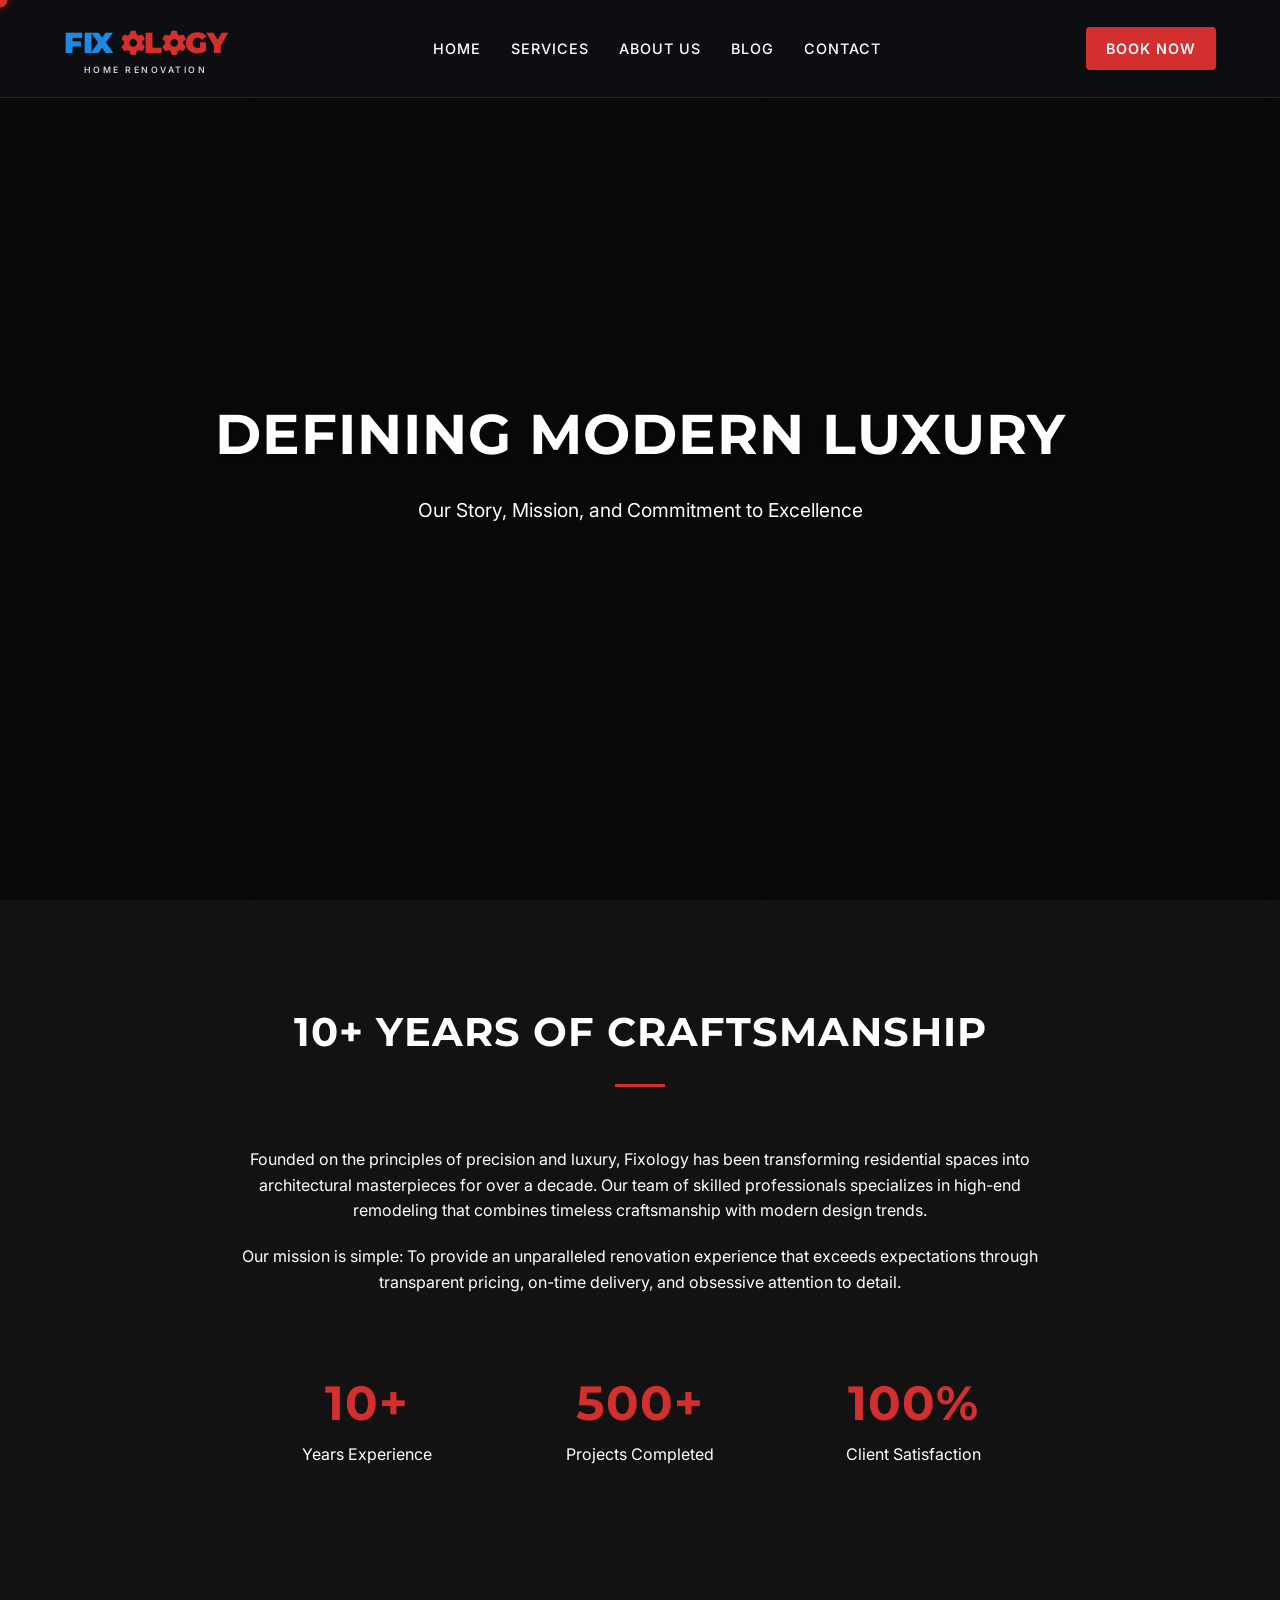
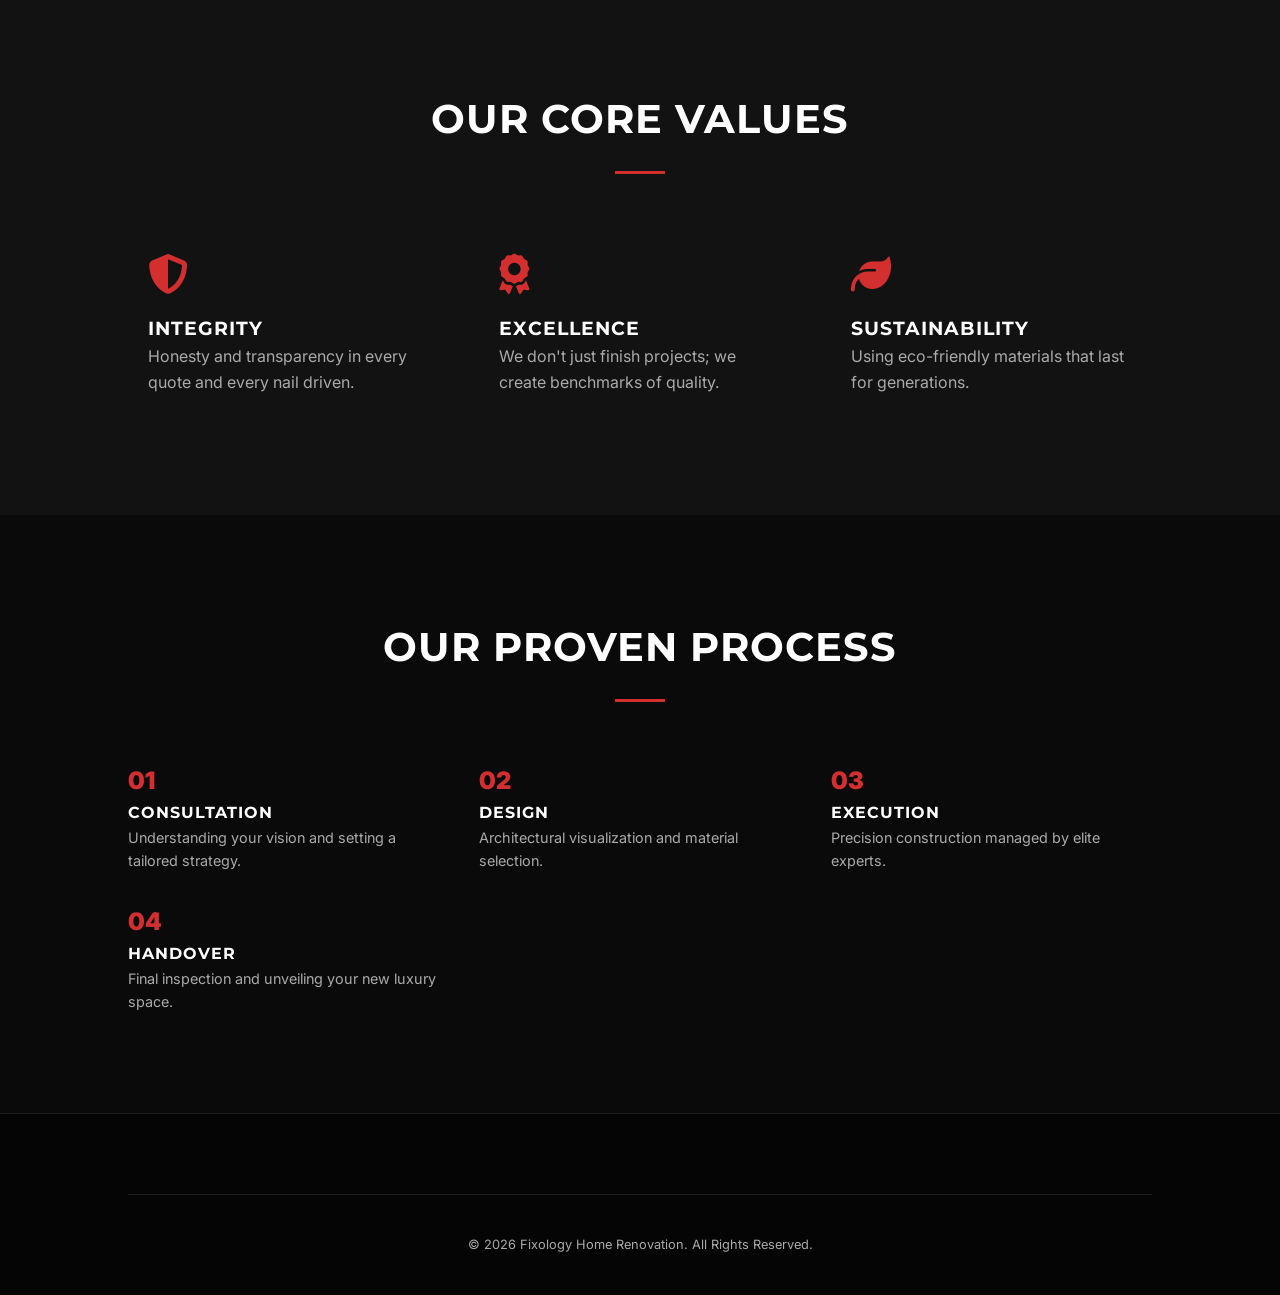
==== about.html @ 34fecfed "Add files via upload" ====
<!DOCTYPE html>
<html lang="en">

<head>
    <meta charset="UTF-8">
    <meta name="viewport" content="width=device-width, initial-scale=1.0">
    <title>About Us | Fixology Home Renovation</title>
    <link rel="stylesheet" href="style.css">
    <link
        href="https://fonts.googleapis.com/css2?family=Inter:wght@400;500;600&family=Montserrat:wght@700;900&display=swap"
        rel="stylesheet">
    <link rel="stylesheet" href="https://cdnjs.cloudflare.com/ajax/libs/font-awesome/6.4.0/css/all.min.css">
</head>

<body>
    <div id="custom-cursor"></div>
    <header>
        <div class="logo">
            <div class="logo-text">
                <span class="fix-part">FIX</span><span class="ology-part"><i class="fas fa-cog fa-spin-slow"></i>L<i
                        class="fas fa-cog fa-spin-slow"></i>GY</span>
            </div>
            <div class="tagline">Home Renovation</div>
        </div>
        <nav>
            <ul>
                <li><a href="index.html">Home</a></li>
                <li><a href="services.html">Services</a></li>
                <li><a href="about.html">About Us</a></li>
                <li><a href="blog.html">Blog</a></li>
                <li><a href="contact.html">Contact</a></li>
            </ul>
        </nav>
        <a href="contact.html" class="btn btn-primary" style="padding: 10px 20px;">Book Now</a>
    </header>

    <main>
        <section class="hero"
            style="height: 70vh; background: linear-gradient(rgba(0,0,0,0.3), rgba(0,0,0,0.3)), url('https://images.unsplash.com/photo-1497366216548-37526070297c?auto=format&fit=crop&w=1920&q=80');">
            <h1 class="reveal-up">Defining Modern Luxury</h1>
            <p class="reveal-up delay-1">Our Story, Mission, and Commitment to Excellence</p>
        </section>

        <section class="about-story">
            <div class="section-title reveal-up">
                <h2>10+ Years of Craftsmanship</h2>
                <div class="underline"></div>
            </div>
            <div style="max-width: 800px; margin: 0 auto; text-align: center;">
                <p class="reveal-up delay-1" style="margin-bottom: 20px;">Founded on the principles of precision and
                    luxury, Fixology has been
                    transforming residential spaces into architectural masterpieces for over a decade. Our team of
                    skilled professionals specializes in high-end remodeling that combines timeless craftsmanship with
                    modern design trends.</p>
                <p class="reveal-up delay-2" style="margin-bottom: 40px;">Our mission is simple: To provide an
                    unparalleled renovation experience
                    that exceeds expectations through transparent pricing, on-time delivery, and obsessive attention to
                    detail.</p>

                <div class="stats-grid" style="margin-top: 50px;">
                    <div class="stat-card reveal-up delay-3">
                        <h3 style="font-size: 3rem; color: var(--primary-red);">10+</h3>
                        <p>Years Experience</p>
                    </div>
                    <div class="stat-card reveal-up delay-4">
                        <h3 style="font-size: 3rem; color: var(--primary-red);">500+</h3>
                        <p>Projects Completed</p>
                    </div>
                    <div class="stat-card reveal-up delay-5">
                        <h3 style="font-size: 3rem; color: var(--primary-red);">100%</h3>
                        <p>Client Satisfaction</p>
                    </div>
                </div>
            </div>
        </section>

        <!-- Our Values -->
        <section class="why-choose" style="background-color: var(--bg-dark);">
            <div class="section-title reveal-up">
                <h2>Our Core Values</h2>
                <div class="underline"></div>
            </div>
            <div class="services-grid">
                <div class="stat-card reveal-on-scroll">
                    <i class="fas fa-shield-alt"
                        style="font-size: 2.5rem; color: var(--primary-red); margin-bottom: 20px;"></i>
                    <h3>Integrity</h3>
                    <p style="color: var(--text-muted);">Honesty and transparency in every quote and every nail driven.
                    </p>
                </div>
                <div class="stat-card reveal-on-scroll">
                    <i class="fas fa-award"
                        style="font-size: 2.5rem; color: var(--primary-red); margin-bottom: 20px;"></i>
                    <h3>Excellence</h3>
                    <p style="color: var(--text-muted);">We don't just finish projects; we create benchmarks of quality.
                    </p>
                </div>
                <div class="stat-card reveal-on-scroll">
                    <i class="fas fa-leaf"
                        style="font-size: 2.5rem; color: var(--primary-red); margin-bottom: 20px;"></i>
                    <h3>Sustainability</h3>
                    <p style="color: var(--text-muted);">Using eco-friendly materials that last for generations.</p>
                </div>
            </div>
        </section>

        <!-- Our Process -->
        <section class="portfolio" style="background-color: var(--bg-darker);">
            <div class="section-title reveal-up">
                <h2>Our Proven Process</h2>
                <div class="underline"></div>
            </div>
            <div class="services-grid">
                <div class="feature reveal-on-scroll">
                    <span style="font-size: 1.5rem; font-weight: 900; color: var(--primary-red);">01</span>
                    <h4>Consultation</h4>
                    <p style="color: var(--text-muted); font-size: 0.9rem;">Understanding your vision and setting a
                        tailored strategy.</p>
                </div>
                <div class="feature reveal-on-scroll">
                    <span style="font-size: 1.5rem; font-weight: 900; color: var(--primary-red);">02</span>
                    <h4>Design</h4>
                    <p style="color: var(--text-muted); font-size: 0.9rem;">Architectural visualization and material
                        selection.</p>
                </div>
                <div class="feature reveal-on-scroll">
                    <span style="font-size: 1.5rem; font-weight: 900; color: var(--primary-red);">03</span>
                    <h4>Execution</h4>
                    <p style="color: var(--text-muted); font-size: 0.9rem;">Precision construction managed by elite
                        experts.</p>
                </div>
                <div class="feature reveal-on-scroll">
                    <span style="font-size: 1.5rem; font-weight: 900; color: var(--primary-red);">04</span>
                    <h4>Handover</h4>
                    <p style="color: var(--text-muted); font-size: 0.9rem;">Final inspection and unveiling your new
                        luxury space.</p>
                </div>
            </div>
        </section>
    </main>


    <footer>
        <div class="footer-bottom">
            <p>&copy; 2026 Fixology Home Renovation. All Rights Reserved.</p>
        </div>
    </footer>
    <script src="script.js"></script>
</body>

</html>
---- style.css ----
:root {
    --primary-red: #D32F2F;
    --primary-blue: #1E88E5;
    --bg-dark: #121212;
    --bg-darker: #0a0a0a;
    --text-light: #ffffff;
    --text-muted: #aaaaaa;
    --glass: rgba(255, 255, 255, 0.05);
    --glass-border: rgba(255, 255, 255, 0.1);
    --transition: all 0.3s ease;
    --shadow-premium: 0 10px 30px rgba(0, 0, 0, 0.5);
    --shadow-glow: 0 0 20px rgba(211, 47, 47, 0.3);
}

* {
    margin: 0;
    padding: 0;
    box-sizing: border-box;
    cursor: none !important;
}

html {
    scroll-behavior: smooth;
}

/* --- Hero Slider --- */
.hero {
    position: relative;
    overflow: hidden;
}

.hero-slider {
    position: absolute;
    top: 0;
    left: 0;
    width: 100%;
    height: 100%;
    z-index: -1;
}

.slide {
    position: absolute;
    top: 0;
    left: 0;
    width: 100%;
    height: 100%;
    background-size: cover;
    background-position: center;
    opacity: 0;
    transition: opacity 1s ease-in-out;
}

.slide.active {
    opacity: 1;
}

.hero::after {
    content: '';
    position: absolute;
    top: 0;
    left: 0;
    width: 100%;
    height: 100%;
    background: rgba(0, 0, 0, 0.3);
    z-index: -1;
}

.portfolio,
.services-overview,
.why-choose {
    background-color: var(--bg-section);
}

.zigzag-row:nth-child(even) {
    background-color: var(--bg-body);
}

.zigzag-row:nth-child(odd) {
    background-color: var(--bg-section);
}

body {
    background-color: var(--bg-dark);
    color: var(--text-light);
    font-family: 'Inter', sans-serif;
    line-height: 1.6;
    overflow-x: hidden;
}

h1,
h2,
h3,
h4 {
    font-family: 'Montserrat', sans-serif;
    font-weight: 700;
    text-transform: uppercase;
    letter-spacing: 1px;
}

a {
    text-decoration: none;
    color: inherit;
    transition: var(--transition);
}

ul {
    list-style: none;
}

/* --- Custom Cursor --- */
#custom-cursor {
    width: 15px;
    height: 15px;
    background: var(--primary-red);
    border-radius: 50%;
    position: fixed;
    pointer-events: none;
    z-index: 9999;
    transition: transform 0.1s ease-out;
    transform: translate(-50%, -50%);
    box-shadow: 0 0 10px rgba(211, 47, 47, 0.5);
}

.cursor-hover #custom-cursor {
    transform: translate(-50%, -50%) scale(2.5);
    background: var(--primary-red);
    opacity: 0.5;
}

/* --- Header & Navigation --- */
header {
    position: fixed;
    top: 0;
    width: 100%;
    padding: 20px 5%;
    display: flex;
    justify-content: space-between;
    align-items: center;
    z-index: 1000;
    background: rgba(18, 18, 18, 0.8);
    backdrop-filter: blur(10px);
    border-bottom: 1px solid var(--glass-border);
}

.logo {
    text-decoration: none;
    display: flex;
    flex-direction: column;
    align-items: flex-start;
    gap: 0;
}

.logo-text {
    display: inline-flex;
    align-items: center;
    gap: 0;
    font-size: 1.8rem;
    font-weight: 900;
}

img {
    transition: transform 0.4s cubic-bezier(0.4, 0, 0.2, 1), box-shadow 0.4s ease, filter 0.4s ease;
}

img:hover {
    transform: scale(1.05);
    box-shadow: 0 10px 30px rgba(0, 0, 0, 0.5);
    filter: brightness(1.1);
}

.logo-text span {
    display: inline-flex;
    align-items: center;
    gap: 0;
    font-weight: 900;
    font-family: 'Montserrat', sans-serif;
    letter-spacing: -0.5px;
}

.logo .fix-part {
    color: var(--primary-blue);
    margin-right: 8px;
    /* Added spacing after FIX */
}

.logo .ology-part {
    color: var(--primary-red);
    display: inline-flex;
    align-items: center;
}

/* Perfectly Vertical Screwdriver */
.logo .fa-screwdriver {
    transform: rotate(-45deg);
    font-size: 0.85em;
    margin: 0;
}

.logo .tagline {
    color: #ffffff;
    font-size: 0.55rem;
    letter-spacing: 2.5px;
    text-transform: uppercase;
    font-weight: 500;
    margin-top: -3px;
    width: 100%;
    text-align: center;
    opacity: 0.9;
}

/* X icon slight adjustment */
.logo .fa-tools {
    font-size: 0.85em;
}

.logo i {
    font-size: 0.85em;
}

.fa-spin-slow {
    animation: fa-spin 4s linear infinite;
}

@keyframes fa-spin {
    from {
        transform: rotate(0deg);
    }

    to {
        transform: rotate(360deg);
    }
}

nav ul {
    display: flex;
    gap: 30px;
}

nav ul li a {
    font-size: 0.9rem;
    font-weight: 500;
    letter-spacing: 1px;
    text-transform: uppercase;
    position: relative;
    padding: 5px 0;
}

nav ul li a::after {
    content: '';
    position: absolute;
    bottom: -5px;
    left: 0;
    width: 0;
    height: 2px;
    background: var(--primary-red);
    transition: var(--transition);
}

nav ul li a:hover::after {
    width: 100%;
}

.hero {
    min-height: 100vh;
    display: flex;
    flex-direction: column;
    justify-content: center;
    align-items: center;
    text-align: center;
    background: linear-gradient(rgba(0, 0, 0, 0.3), rgba(0, 0, 0, 0.3)), url('https://images.unsplash.com/photo-1600585154340-be6161a56a0c?auto=format&fit=crop&w=1920&q=80');
    background-size: cover;
    background-position: center;
    padding: 160px 10% 80px;
    /* Increased top padding */
}

.hero h1,
.hero h2 {
    font-size: clamp(2rem, 5vw, 3.5rem);
    margin-bottom: 30px;
    line-height: 1.1;
    color: var(--white);
    text-shadow: 0 4px 10px rgba(0, 0, 0, 0.5);
}

.hero p {
    font-size: 1.2rem;
    color: var(--text-light);
    max-width: 700px;
    margin: 0 auto 50px;
    text-shadow: 0 2px 5px rgba(0, 0, 0, 0.5);
}

/* --- Zigzag Layout --- */
.zigzag-container {
    display: flex;
    flex-direction: column;
    gap: 80px;
}

.zigzag-row {
    display: flex;
    align-items: center;
    gap: 50px;
}

.zigzag-row:nth-child(even) {
    flex-direction: row-reverse;
}

.zigzag-image {
    flex: 1;
    height: 400px;
    border-radius: 12px;
    overflow: hidden;
    box-shadow: 0 10px 30px rgba(0, 0, 0, 0.5);
}

.zigzag-image img {
    width: 100%;
    height: 100%;
    object-fit: cover;
    transition: var(--transition);
}

.zigzag-content {
    flex: 1;
}

.zigzag-content h3 {
    font-size: 2rem;
    margin-bottom: 20px;
    color: var(--white);
}

.zigzag-content p {
    color: var(--text-muted);
    font-size: 1.1rem;
    margin-bottom: 25px;
}

.cta-group {
    display: flex;
    gap: 20px;
}

.btn {
    padding: 15px 35px;
    font-weight: 600;
    text-transform: uppercase;
    letter-spacing: 1px;
    border-radius: 4px;
    transition: var(--transition);
    border: none;
    font-size: 0.9rem;
}

.btn-primary {
    background-color: var(--primary-red);
    color: white;
}

.btn-primary:hover {
    background-color: #b71c1c;
    transform: scale(1.05);
}

.btn-secondary {
    background: transparent;
    border: 2px solid var(--white);
    color: var(--white);
}

.btn-secondary:hover {
    background: var(--white);
    color: var(--bg-dark);
    transform: translateY(-5px);
}

/* --- Section Styling --- */
section {
    padding: 100px 10%;
}

.section-title {
    text-align: center;
    margin-bottom: 60px;
}

.section-title h2 {
    font-size: 2.5rem;
    margin-bottom: 10px;
}

.section-title .underline {
    width: 50px;
    height: 3px;
    background: var(--primary-red);
    margin: 20px auto;
}

/* --- Services Overview --- */
.services-grid {
    display: grid;
    grid-template-columns: repeat(auto-fit, minmax(300px, 1fr));
    gap: 30px;
}

.service-card {
    background: var(--glass);
    padding: 40px;
    border: 1px solid var(--glass-border);
    border-radius: 12px;
    transition: var(--transition);
    text-align: center;
}

.service-card:hover {
    transform: translateY(-15px);
    background: var(--bg-darker);
    border-color: var(--primary-blue);
    box-shadow: 0 20px 40px rgba(0, 0, 0, 0.5);
}

.service-card i {
    font-size: 3rem;
    color: var(--primary-blue);
    margin-bottom: 20px;
}

.service-card h3 {
    margin-bottom: 15px;
}

.service-card p {
    color: var(--text-muted);
    font-size: 0.95rem;
}

/* --- Portfolio --- */
.portfolio-grid {
    display: grid;
    grid-template-columns: repeat(auto-fit, minmax(350px, 1fr));
    gap: 20px;
}

.portfolio-item {
    position: relative;
    overflow: hidden;
    border-radius: 8px;
    height: 300px;
}

.portfolio-item img {
    width: 100%;
    height: 100%;
    object-fit: cover;
    transition: var(--transition);
}

.portfolio-overlay {
    position: absolute;
    top: 0;
    left: 0;
    width: 100%;
    height: 100%;
    background: rgba(0, 0, 0, 0.8);
    display: flex;
    flex-direction: column;
    justify-content: center;
    align-items: center;
    opacity: 0;
    transition: var(--transition);
    padding: 20px;
    text-align: center;
}

.portfolio-item:hover .portfolio-overlay {
    opacity: 1;
}

.portfolio-item:hover img {
    transform: scale(1.1);
}

/* --- Testimonials --- */
.testimonials-grid {
    display: grid;
    grid-template-columns: repeat(auto-fit, minmax(300px, 1fr));
    gap: 30px;
}

.testimonial-card {
    padding: 40px;
    background: linear-gradient(145deg, rgba(255, 255, 255, 0.05), rgba(255, 255, 255, 0.01));
    border: 1px solid var(--glass-border);
    border-radius: 15px;
    position: relative;
    transition: var(--transition);
}

.testimonial-card:hover {
    border-color: var(--primary-red);
    box-shadow: 0 10px 30px rgba(211, 47, 47, 0.1);
    transform: translateY(-5px);
}

.testimonial-card i.quote-icon {
    font-size: 2rem;
    color: var(--primary-red);
    opacity: 0.3;
    position: absolute;
    top: 20px;
    left: 20px;
}

.testimonial-card p {
    font-style: italic;
    margin-bottom: 25px;
    position: relative;
    z-index: 1;
    color: var(--text-light);
}

.testimonial-card .author {
    font-weight: 700;
    color: var(--primary-blue);
    font-size: 0.9rem;
    text-transform: uppercase;
    letter-spacing: 1px;
}

/* --- Final CTA --- */
.final-cta {
    padding: 120px 10%;
    background: linear-gradient(rgba(0, 0, 0, 0.7), rgba(0, 0, 0, 0.7)), url('https://images.unsplash.com/photo-1484154218962-a197022b5858?auto=format&fit=crop&w=1920&q=80') !important;
    background-size: cover !important;
    background-attachment: fixed !important;
    text-align: center;
}

.final-cta h2 {
    color: var(--white);
    font-size: 3rem;
    margin-bottom: 20px;
}

.final-cta p {
    color: var(--text-light);
    font-size: 1.3rem;
    margin-bottom: 40px;
}

/* --- Footer --- */
footer {
    padding: 80px 10% 40px;
    background: #050505;
    border-top: 1px solid var(--glass-border);
}

.footer-content {
    display: grid;
    grid-template-columns: repeat(auto-fit, minmax(200px, 1fr));
    gap: 50px;
    margin-bottom: 50px;
}

.footer-section h4 {
    margin-bottom: 20px;
    font-size: 1.1rem;
}

.footer-section p,
.footer-section li {
    color: var(--text-muted);
    margin-bottom: 10px;
    font-size: 0.9rem;
}

.footer-bottom {
    text-align: center;
    padding-top: 40px;
    border-top: 1px solid var(--glass-border);
    color: var(--text-muted);
    font-size: 0.8rem;
}

/* --- Reveal Animations --- */
.reveal-on-scroll,
.reveal-up {
    opacity: 0;
    transform: translateY(40px) scale(0.98);
    transition: opacity 0.8s cubic-bezier(0.22, 1, 0.36, 1),
        transform 0.8s cubic-bezier(0.22, 1, 0.36, 1);
    will-change: transform, opacity;
}

.reveal-on-scroll.is-visible,
.reveal-up.is-visible {
    opacity: 1;
    transform: translateY(0) scale(1);
}

/* Staggered Delay Utilities */
.delay-1 {
    transition-delay: 0.1s;
}

.delay-2 {
    transition-delay: 0.2s;
}

.delay-3 {
    transition-delay: 0.3s;
}

.delay-4 {
    transition-delay: 0.4s;
}

.delay-5 {
    transition-delay: 0.5s;
}

.delay-6 {
    transition-delay: 0.6s;
}

.delay-7 {
    transition-delay: 0.7s;
}

.delay-8 {
    transition-delay: 0.8s;
}

.delay-9 {
    transition-delay: 0.9s;
}

.delay-10 {
    transition-delay: 1.0s;
}

/* --- Stats Grid (About Page) --- */
.stats-grid {
    display: flex;
    justify-content: space-around;
    align-items: center;
    gap: 20px;
    flex-wrap: wrap;
}

.stat-card {
    flex: 1;
    min-width: 200px;
    padding: 20px;
}

/* Responsive adjustments */
@media (max-width: 768px) {
    header {
        padding: 15px 5%;
    }

    nav {
        display: none;
        /* Mobile menu needed */
    }

    .hero h1,
    .hero h2 {
        font-size: 2.2rem;
    }

    .cta-group {
        flex-direction: column;
        width: 100%;
    }

    .zigzag-row,
    .zigzag-row:nth-child(even) {
        flex-direction: column;
        gap: 30px;
    }

    .zigzag-image {
        height: 250px;
        width: 100%;
    }

    .zigzag-content h3 {
        font-size: 1.5rem;
    }
}

/* --- Trust Badges --- */
.trust-badges {
    padding: 40px 10%;
    background: var(--bg-darker);
    border-bottom: 1px solid var(--glass-border);
}

.badges-container {
    display: flex;
    justify-content: space-between;
    align-items: center;
    gap: 20px;
    flex-wrap: wrap;
    max-width: 1200px;
    margin: 0 auto;
}

.badge-item {
    display: flex;
    align-items: center;
    gap: 15px;
    flex: 1;
    min-width: 200px;
}

.badge-item i {
    font-size: 1.5rem;
    color: var(--primary-red);
}

.badge-text {
    font-size: 0.9rem;
    font-weight: 600;
    text-transform: uppercase;
    letter-spacing: 1px;
    color: var(--text-light);
}

.badge-divider {
    width: 1px;
    height: 30px;
    background: var(--glass-border);
}

@media (max-width: 768px) {
    .badge-divider {
        display: none;
    }
}

/* --- Project Process Timeline --- */
.timeline-section {
    background-color: var(--bg-dark);
}

.timeline-container {
    position: relative;
    max-width: 1000px;
    margin: 60px auto 0;
    padding: 20px 0;
}

.timeline-line {
    position: absolute;
    top: 50px;
    left: 10%;
    right: 10%;
    height: 2px;
    background: var(--glass-border);
    z-index: 1;
}

.timeline-progress {
    position: absolute;
    top: 0;
    left: 0;
    height: 100%;
    width: 0;
    background: var(--primary-red);
    transition: width 1.5s cubic-bezier(0.22, 1, 0.36, 1);
}

.timeline-steps {
    display: flex;
    justify-content: space-between;
    position: relative;
    z-index: 2;
}

.step {
    display: flex;
    flex-direction: column;
    align-items: center;
    text-align: center;
    width: 120px;
}

.step-icon {
    width: 60px;
    height: 60px;
    background: var(--bg-darker);
    border: 2px solid var(--glass-border);
    border-radius: 50%;
    display: flex;
    justify-content: center;
    align-items: center;
    font-size: 1.2rem;
    color: var(--text-muted);
    transition: var(--transition);
    margin-bottom: 20px;
}

.step.is-visible .step-icon {
    border-color: var(--primary-red);
    color: var(--primary-red);
    box-shadow: var(--shadow-glow);
}

.step h4 {
    font-size: 0.8rem;
    margin-bottom: 10px;
    color: var(--text-light);
}

.step p {
    font-size: 0.75rem;
    color: var(--text-muted);
}

/* --- Before & After Slider Card --- */
.transformation-card {
    background: var(--bg-darker);
    border: 1px solid var(--glass-border);
    border-radius: 20px;
    padding: 30px;
    margin-bottom: 60px;
    box-shadow: var(--shadow-premium);
    transition: var(--transition);
}

.transformation-card:hover {
    border-color: var(--primary-red);
    box-shadow: 0 20px 40px rgba(211, 47, 47, 0.1);
}

.comparison-slider {
    position: relative;
    width: 100%;
    max-width: 1000px;
    height: 600px;
    margin: 0 auto 30px;
    border-radius: 12px;
    overflow: hidden;
    box-shadow: 0 10px 30px rgba(0, 0, 0, 0.5);
    user-select: none;
}

.image-container {
    position: absolute;
    top: 0;
    left: 0;
    width: 100%;
    height: 100%;
}

.image-before,
.image-after {
    position: absolute;
    top: 0;
    left: 0;
    width: 100%;
    height: 100%;
    background-size: cover;
    background-position: center;
}

.image-before {
    z-index: 1;
}

.image-after {
    z-index: 2;
    clip-path: inset(0 0 0 50%);
}

.slider-handle {
    position: absolute;
    top: 0;
    left: 50%;
    bottom: 0;
    width: 2px;
    background: rgba(255, 255, 255, 0.8);
    z-index: 3;
    transform: translateX(-50%);
    cursor: ew-resize;
    box-shadow: 0 0 10px rgba(211, 47, 47, 0.5);
}

.slider-button {
    position: absolute;
    top: 50%;
    left: 50%;
    transform: translate(-50%, -50%);
    width: 44px;
    height: 44px;
    background: white;
    border: 2px solid var(--primary-red);
    border-radius: 50%;
    box-shadow: 0 0 20px rgba(211, 47, 47, 0.4);
    display: flex;
    justify-content: center;
    align-items: center;
    color: var(--primary-red);
    font-size: 1.2rem;
    transition: var(--transition);
}

.slider-handle:hover .slider-button {
    transform: translate(-50%, -50%) scale(1.1);
    background: var(--primary-red);
    color: white;
}

.slider-label {
    position: absolute;
    bottom: 20px;
    padding: 8px 15px;
    background: rgba(0, 0, 0, 0.6);
    color: white;
    font-size: 0.8rem;
    text-transform: uppercase;
    font-weight: 600;
    letter-spacing: 1px;
    border-radius: 4px;
    z-index: 4;
}

.label-before {
    left: 20px;
}

.label-after {
    right: 20px;
}

/* --- FAQ Accordion --- */
.faq-section {
    background-color: var(--bg-dark);
}

.faq-container {
    max-width: 800px;
    margin: 0 auto;
}

.faq-item {
    background: var(--glass);
    border: 1px solid var(--glass-border);
    border-radius: 8px;
    margin-bottom: 15px;
    overflow: hidden;
    transition: var(--transition);
}

.faq-header {
    padding: 20px 25px;
    display: flex;
    justify-content: space-between;
    align-items: center;
    cursor: pointer;
}

.faq-header h4 {
    margin: 0;
    font-size: 1rem;
    text-transform: none;
    letter-spacing: 0;
}

.faq-icon {
    font-size: 0.8rem;
    transition: transform 0.4s ease;
}

.faq-item.active {
    border-color: var(--primary-blue);
}

.faq-item.active .faq-icon {
    transform: rotate(180deg);
}

.faq-content {
    max-height: 0;
    overflow: hidden;
    transition: max-height 0.4s cubic-bezier(0.4, 0, 0.2, 1);
}

.faq-content p {
    padding: 0 25px 20px;
    color: var(--text-muted);
    font-size: 0.95rem;
}

/* --- Floating CTA --- */
#floating-cta {
    position: fixed;
    bottom: 30px;
    right: 30px;
    z-index: 1001;
    opacity: 0;
    visibility: hidden;
    transform: translateY(20px);
    transition: all 0.5s cubic-bezier(0.22, 1, 0.36, 1);
}

#floating-cta.show {
    opacity: 1;
    visibility: visible;
    transform: translateY(0);
}

.cta-button {
    background: var(--primary-red);
    color: white;
    padding: 15px 25px;
    border-radius: 50px;
    font-weight: 600;
    font-size: 0.9rem;
    display: flex;
    align-items: center;
    gap: 12px;
    box-shadow: 0 10px 20px rgba(211, 47, 47, 0.3);
    border: none;
}

.cta-button:hover {
    transform: translateY(-5px);
    box-shadow: 0 15px 30px rgba(211, 47, 47, 0.4);
    background: #e53935;
}

.cta-pulse {
    position: absolute;
    top: 0;
    left: 0;
    width: 100%;
    height: 100%;
    background: var(--primary-red);
    border-radius: 50px;
    z-index: -1;
    animation: pulse-ring 2s infinite;
}

@keyframes pulse-ring {
    0% {
        transform: scale(0.9);
        opacity: 0.5;
    }

    100% {
        transform: scale(1.3);
        opacity: 0;
    }
}

@media (max-width: 500px) {
    #floating-cta {
        bottom: 20px;
        right: 20px;
    }

    .cta-button span {
        display: none;
    }

    .cta-button {
        padding: 15px;
    }
}
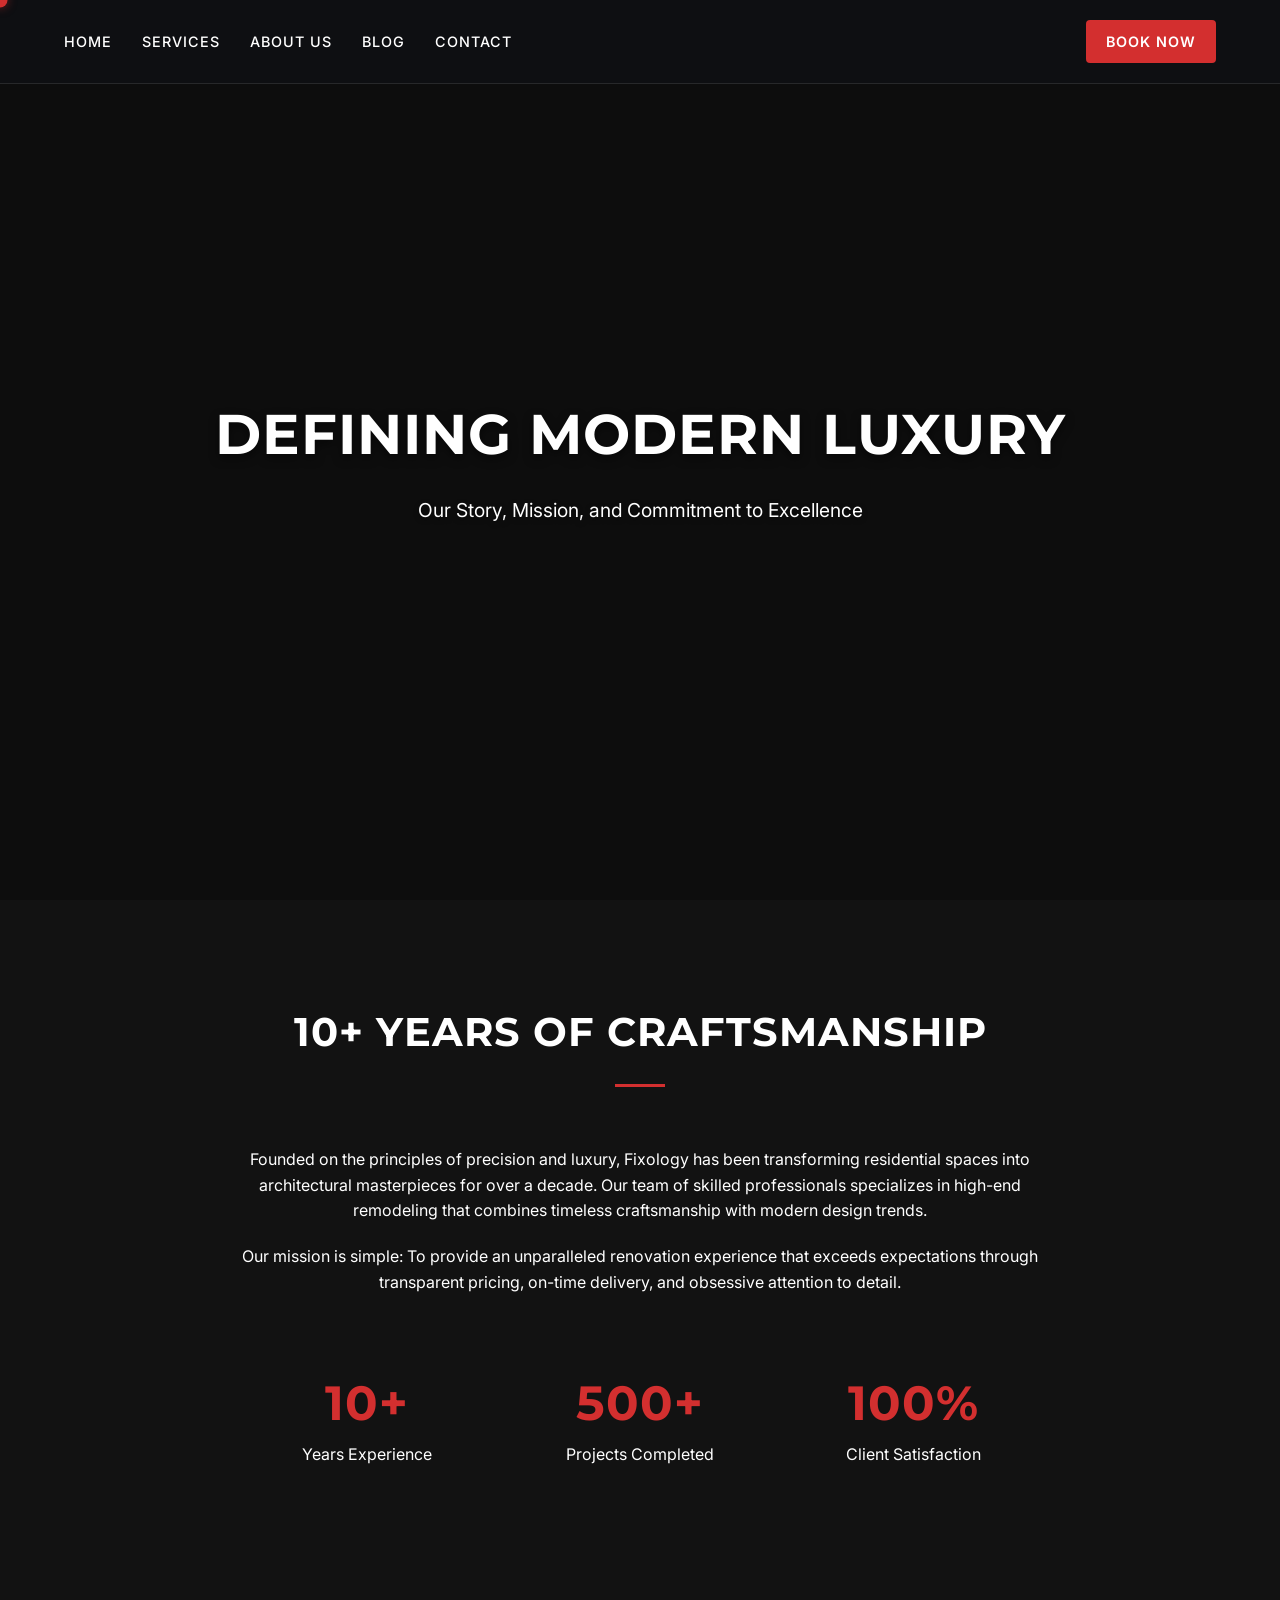
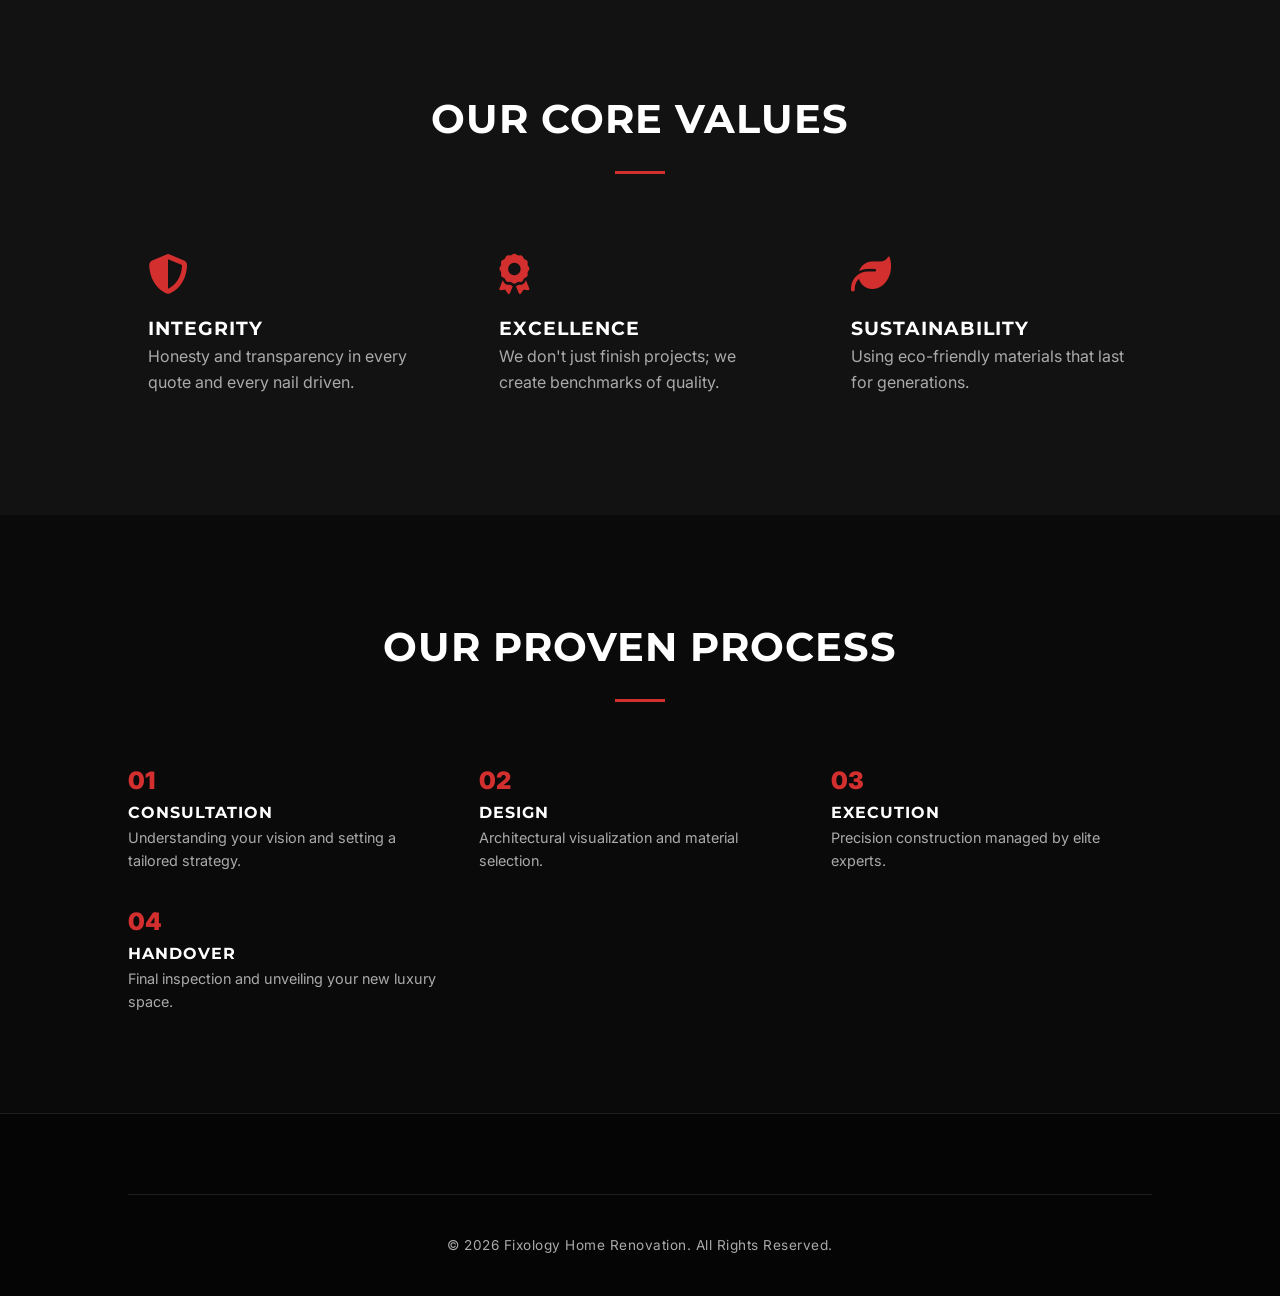
==== commit c2911735: "Update website design: standardized logo, unified footer, and interactive hero slider" ====
--- a/about.html
+++ b/about.html
@@ -15,13 +15,6 @@
 <body>
     <div id="custom-cursor"></div>
     <header>
-        <div class="logo">
-            <div class="logo-text">
-                <span class="fix-part">FIX</span><span class="ology-part"><i class="fas fa-cog fa-spin-slow"></i>L<i
-                        class="fas fa-cog fa-spin-slow"></i>GY</span>
-            </div>
-            <div class="tagline">Home Renovation</div>
-        </div>
         <nav>
             <ul>
                 <li><a href="index.html">Home</a></li>
--- a/style.css
+++ b/style.css
@@ -10,6 +10,8 @@
     --transition: all 0.3s ease;
     --shadow-premium: 0 10px 30px rgba(0, 0, 0, 0.5);
     --shadow-glow: 0 0 20px rgba(211, 47, 47, 0.3);
+    --primary-red-dim: rgba(211, 47, 47, 0.1);
+    --primary-blue-dim: rgba(30, 136, 229, 0.1);
 }
 
 * {
@@ -24,21 +26,31 @@
 }
 
 /* --- Hero Slider --- */
-.hero {
+/* --- Hero Comparison Slider --- */
+.hero-slider-section {
     position: relative;
+    height: 100vh;
+    width: 100%;
     overflow: hidden;
-}
-
-.hero-slider {
-    position: absolute;
-    top: 0;
-    left: 0;
+    padding: 0;
+}
+
+.hero-comparison-slider {
+    position: relative;
     width: 100%;
     height: 100%;
-    z-index: -1;
-}
-
-.slide {
+    overflow: hidden;
+}
+
+.hero-comparison-slider .image-container {
+    position: relative;
+    width: 100%;
+    height: 100%;
+    overflow: hidden;
+}
+
+.hero-comparison-slider .image-before,
+.hero-comparison-slider .image-after {
     position: absolute;
     top: 0;
     left: 0;
@@ -46,23 +58,115 @@
     height: 100%;
     background-size: cover;
     background-position: center;
-    opacity: 0;
-    transition: opacity 1s ease-in-out;
-}
-
-.slide.active {
-    opacity: 1;
-}
-
-.hero::after {
+}
+
+.hero-comparison-slider .image-after {
+    clip-path: inset(0 0 0 50%);
+}
+
+.hero-comparison-slider .slider-handle {
+    position: absolute;
+    top: 0;
+    left: 50%;
+    width: 4px;
+    height: 100%;
+    background: white;
+    transform: translateX(-50%);
+    cursor: ew-resize;
+    z-index: 10;
+}
+
+.hero-comparison-slider .slider-button {
+    position: absolute;
+    top: 50%;
+    left: 50%;
+    transform: translate(-50%, -50%);
+    width: 50px;
+    height: 50px;
+    background: var(--primary-red);
+    border-radius: 50%;
+    display: flex;
+    justify-content: center;
+    align-items: center;
+    color: white;
+    box-shadow: 0 0 20px rgba(211, 47, 47, 0.5);
+    transition: var(--transition);
+}
+
+.hero-comparison-slider .slider-button::after {
+    content: '';
+    position: absolute;
+    top: -5px;
+    left: -5px;
+    right: -5px;
+    bottom: -5px;
+    border: 2px solid var(--primary-red);
+    border-radius: 50%;
+    animation: pulse-border 2s infinite;
+}
+
+@keyframes pulse-border {
+    0% {
+        transform: scale(1);
+        opacity: 0.8;
+    }
+
+    100% {
+        transform: scale(1.5);
+        opacity: 0;
+    }
+}
+
+.hero-comparison-slider .slider-label {
+    position: absolute;
+    bottom: 40px;
+    padding: 12px 25px;
+    background: rgba(0, 0, 0, 0.7);
+    color: white;
+    z-index: 5;
+    font-weight: 700;
+    text-transform: uppercase;
+    letter-spacing: 2px;
+    border: 1px solid var(--glass-border);
+    backdrop-filter: blur(5px);
+    pointer-events: none;
+}
+
+.hero-comparison-slider .label-before {
+    left: 40px;
+    border-left: 4px solid var(--primary-blue);
+}
+
+.hero-comparison-slider .label-after {
+    right: 40px;
+    border-right: 4px solid var(--primary-red);
+}
+
+.hero-content {
+    position: absolute;
+    top: 50%;
+    left: 50%;
+    transform: translate(-50%, -50%);
+    text-align: center;
+    z-index: 15;
+    width: 80%;
+    pointer-events: none;
+}
+
+.hero-content .reveal-up,
+.hero-content .cta-group {
+    pointer-events: auto;
+}
+
+.hero-comparison-slider::after {
     content: '';
     position: absolute;
     top: 0;
     left: 0;
     width: 100%;
     height: 100%;
-    background: rgba(0, 0, 0, 0.3);
-    z-index: -1;
+    background: rgba(0, 0, 0, 0.2);
+    z-index: 2;
 }
 
 .portfolio,
@@ -123,9 +227,37 @@
 
 .cursor-hover #custom-cursor {
     transform: translate(-50%, -50%) scale(2.5);
-    background: var(--primary-red);
-    opacity: 0.5;
-}
+    background: transparent;
+    border: 1px solid var(--primary-red);
+    opacity: 0.8;
+}
+
+.cursor-text #custom-cursor {
+    transform: translate(-50%, -50%) scale(1.5);
+    background: transparent;
+    border: 1px solid var(--primary-blue);
+    opacity: 0.8;
+}
+
+.cursor-expand #custom-cursor {
+    transform: translate(-50%, -50%) scale(4);
+    background: var(--primary-red-dim);
+    border: 1px solid var(--primary-red);
+    opacity: 0.4;
+}
+
+.cursor-expand #custom-cursor::after {
+    content: 'VIEW';
+    position: absolute;
+    top: 50%;
+    left: 50%;
+    transform: translate(-50%, -50%);
+    font-size: 0.3rem;
+    font-weight: 900;
+    color: var(--primary-red);
+    letter-spacing: 1px;
+}
+
 
 /* --- Header & Navigation --- */
 header {
@@ -159,14 +291,34 @@
 }
 
 img {
-    transition: transform 0.4s cubic-bezier(0.4, 0, 0.2, 1), box-shadow 0.4s ease, filter 0.4s ease;
+    transition: transform 0.6s cubic-bezier(0.16, 1, 0.3, 1), box-shadow 0.6s ease, filter 0.6s ease;
 }
 
 img:hover {
-    transform: scale(1.05);
-    box-shadow: 0 10px 30px rgba(0, 0, 0, 0.5);
-    filter: brightness(1.1);
-}
+    transform: scale(1.08);
+    box-shadow: 0 20px 40px rgba(0, 0, 0, 0.6);
+}
+
+.zoom-container {
+    overflow: hidden;
+    position: relative;
+    border-radius: 0;
+    height: 250px;
+    width: 100%;
+}
+
+.zoom-container img {
+    width: 100%;
+    height: 100%;
+    object-fit: cover;
+    transition: transform 0.8s cubic-bezier(0.16, 1, 0.3, 1);
+}
+
+.zoom-container:hover img {
+    transform: scale(1.15);
+}
+
+
 
 .logo-text span {
     display: inline-flex;
@@ -560,21 +712,40 @@
 
 .footer-content {
     display: grid;
-    grid-template-columns: repeat(auto-fit, minmax(200px, 1fr));
+    grid-template-columns: repeat(auto-fit, minmax(250px, 1fr));
     gap: 50px;
     margin-bottom: 50px;
 }
 
 .footer-section h4 {
-    margin-bottom: 20px;
+    margin-bottom: 25px;
     font-size: 1.1rem;
+    color: var(--text-light);
+    text-transform: uppercase;
+    letter-spacing: 1.5px;
+    border-left: 3px solid var(--primary-red);
+    padding-left: 15px;
 }
 
 .footer-section p,
-.footer-section li {
+.footer-section li,
+.footer-section a {
     color: var(--text-muted);
-    margin-bottom: 10px;
-    font-size: 0.9rem;
+    margin-bottom: 12px;
+    font-size: 0.95rem;
+    display: block;
+    transition: var(--transition);
+}
+
+.footer-section a:hover {
+    color: var(--primary-red);
+    transform: translateX(5px);
+}
+
+.footer-section i {
+    color: var(--primary-blue);
+    margin-right: 10px;
+    width: 20px;
 }
 
 .footer-bottom {
@@ -582,7 +753,12 @@
     padding-top: 40px;
     border-top: 1px solid var(--glass-border);
     color: var(--text-muted);
-    font-size: 0.8rem;
+    font-size: 0.85rem;
+    letter-spacing: 0.5px;
+}
+
+.footer-section .logo {
+    margin-bottom: 20px;
 }
 
 /* --- Reveal Animations --- */
@@ -798,12 +974,252 @@
     border: 2px solid var(--glass-border);
     border-radius: 50%;
     display: flex;
+    align-items: center;
     justify-content: center;
-    align-items: center;
     font-size: 1.2rem;
     color: var(--text-muted);
+    transition: all 0.5s ease;
+    margin-bottom: 15px;
+}
+
+/* --- Blog Detail Styles --- */
+.blog-detail-container {
+    max-width: 900px;
+    margin: 0 auto;
+    padding: 160px 5% 80px;
+}
+
+.blog-hero-image {
+    width: 100%;
+    height: 500px;
+    object-fit: cover;
+    border-radius: 12px;
+    margin-bottom: 50px;
+    box-shadow: var(--shadow-premium);
+}
+
+.blog-meta {
+    display: flex;
+    gap: 20px;
+    color: var(--primary-blue);
+    font-size: 0.9rem;
+    font-weight: 600;
+    text-transform: uppercase;
+    margin-bottom: 20px;
+}
+
+.blog-title {
+    font-size: clamp(2.5rem, 6vw, 4rem);
+    line-height: 1.1;
+    margin-bottom: 30px;
+    color: var(--text-light);
+}
+
+.blog-intro {
+    font-size: 1.3rem;
+    line-height: 1.8;
+    color: var(--text-light);
+    margin-bottom: 40px;
+    font-weight: 500;
+    border-left: 4px solid var(--primary-red);
+    padding-left: 25px;
+}
+
+.blog-content {
+    font-size: 1.1rem;
+    line-height: 2;
+    color: var(--text-muted);
+}
+
+.blog-content h2,
+.blog-content h3 {
+    color: var(--text-light);
+    margin: 50px 0 20px;
+    transition: color 0.3s ease;
+}
+
+.blog-content h2:hover,
+.blog-content h3:hover {
+    color: var(--primary-red);
+}
+
+.blog-content p {
+    margin-bottom: 25px;
+}
+
+.blog-content img {
+    width: 100%;
+    height: auto;
+    border-radius: 12px;
+    margin: 40px 0;
+    box-shadow: var(--shadow-premium);
+}
+
+.blog-conclusion {
+    background: var(--bg-darker);
+    padding: 40px;
+    border-radius: 12px;
+    border: 1px solid var(--glass-border);
+    margin-top: 60px;
+}
+
+.blog-conclusion h3 {
+    margin-bottom: 20px;
+}
+
+/* --- Related Posts --- */
+.related-posts {
+    margin-top: 100px;
+    padding-top: 60px;
+    border-top: 1px solid var(--glass-border);
+}
+
+.related-grid {
+    display: grid;
+    grid-template-columns: repeat(auto-fit, minmax(280px, 1fr));
+    gap: 30px;
+    margin-top: 40px;
+}
+
+/* --- Comment Section --- */
+.comment-section {
+    margin-top: 100px;
+    background: var(--bg-darker);
+    padding: 60px;
+    border-radius: 20px;
+    border: 1px solid var(--glass-border);
+}
+
+.comment-form {
+    display: grid;
+    gap: 20px;
+    margin-top: 30px;
+}
+
+.form-group {
+    display: flex;
+    flex-direction: column;
+    gap: 8px;
+}
+
+.form-group label {
+    font-size: 0.8rem;
+    font-weight: 600;
+    text-transform: uppercase;
+    color: var(--primary-blue);
+}
+
+.comment-form input,
+.comment-form textarea {
+    background: var(--bg-dark);
+    border: 1px solid var(--glass-border);
+    padding: 15px;
+    color: var(--text-light);
+    border-radius: 8px;
+    font-family: inherit;
     transition: var(--transition);
-    margin-bottom: 20px;
+}
+
+.comment-form input:focus,
+.comment-form textarea:focus {
+    outline: none;
+    border-color: var(--primary-red);
+    box-shadow: 0 0 10px rgba(211, 47, 47, 0.2);
+}
+
+.comment-list {
+    margin-top: 50px;
+    display: grid;
+    gap: 30px;
+}
+
+.comment-item {
+    display: flex;
+    gap: 20px;
+    padding-bottom: 20px;
+    border-bottom: 1px solid var(--glass-border);
+}
+
+.comment-avatar {
+    width: 50px;
+    height: 50px;
+    background: var(--primary-blue-dim);
+    border: 1px solid var(--primary-blue);
+    border-radius: 50%;
+    display: flex;
+    align-items: center;
+    justify-content: center;
+    font-weight: 700;
+    color: var(--primary-blue);
+    flex-shrink: 0;
+}
+
+.comment-body h4 {
+    font-size: 1rem;
+    margin-bottom: 5px;
+}
+
+.comment-date {
+    font-size: 0.8rem;
+    color: var(--text-muted);
+    margin-bottom: 10px;
+    display: block;
+}
+
+/* --- Smooth Reveal Up --- */
+.reveal-up {
+    opacity: 0;
+    transform: translateY(30px);
+    transition: all 0.8s cubic-bezier(0.16, 1, 0.3, 1);
+}
+
+.reveal-up.is-visible {
+    opacity: 1;
+    transform: translateY(0);
+}
+
+/* Enhanced Blog Card */
+.service-card.blog-card {
+    cursor: none;
+    padding: 0;
+    overflow: hidden;
+    text-align: left;
+}
+
+
+.service-card.blog-card .btn-link {
+    display: inline-flex;
+    align-items: center;
+    gap: 10px;
+    margin-top: 20px;
+    color: var(--primary-red);
+    font-weight: 700;
+    text-transform: uppercase;
+    font-size: 0.8rem;
+    letter-spacing: 1px;
+}
+
+.service-card.blog-card .btn-link i {
+    transition: transform 0.3s ease;
+}
+
+.service-card.blog-card:hover .btn-link i {
+    transform: translateX(5px);
+}
+
+.step-icon {
+    width: 60px;
+    height: 60px;
+    background: var(--bg-darker);
+    border: 2px solid var(--glass-border);
+    border-radius: 50%;
+    display: flex;
+    justify-content: center;
+    align-items: center;
+    font-size: 1.2rem;
+    color: var(--text-muted);
+    transition: all 0.5s ease;
+    margin-bottom: 15px;
 }
 
 .step.is-visible .step-icon {
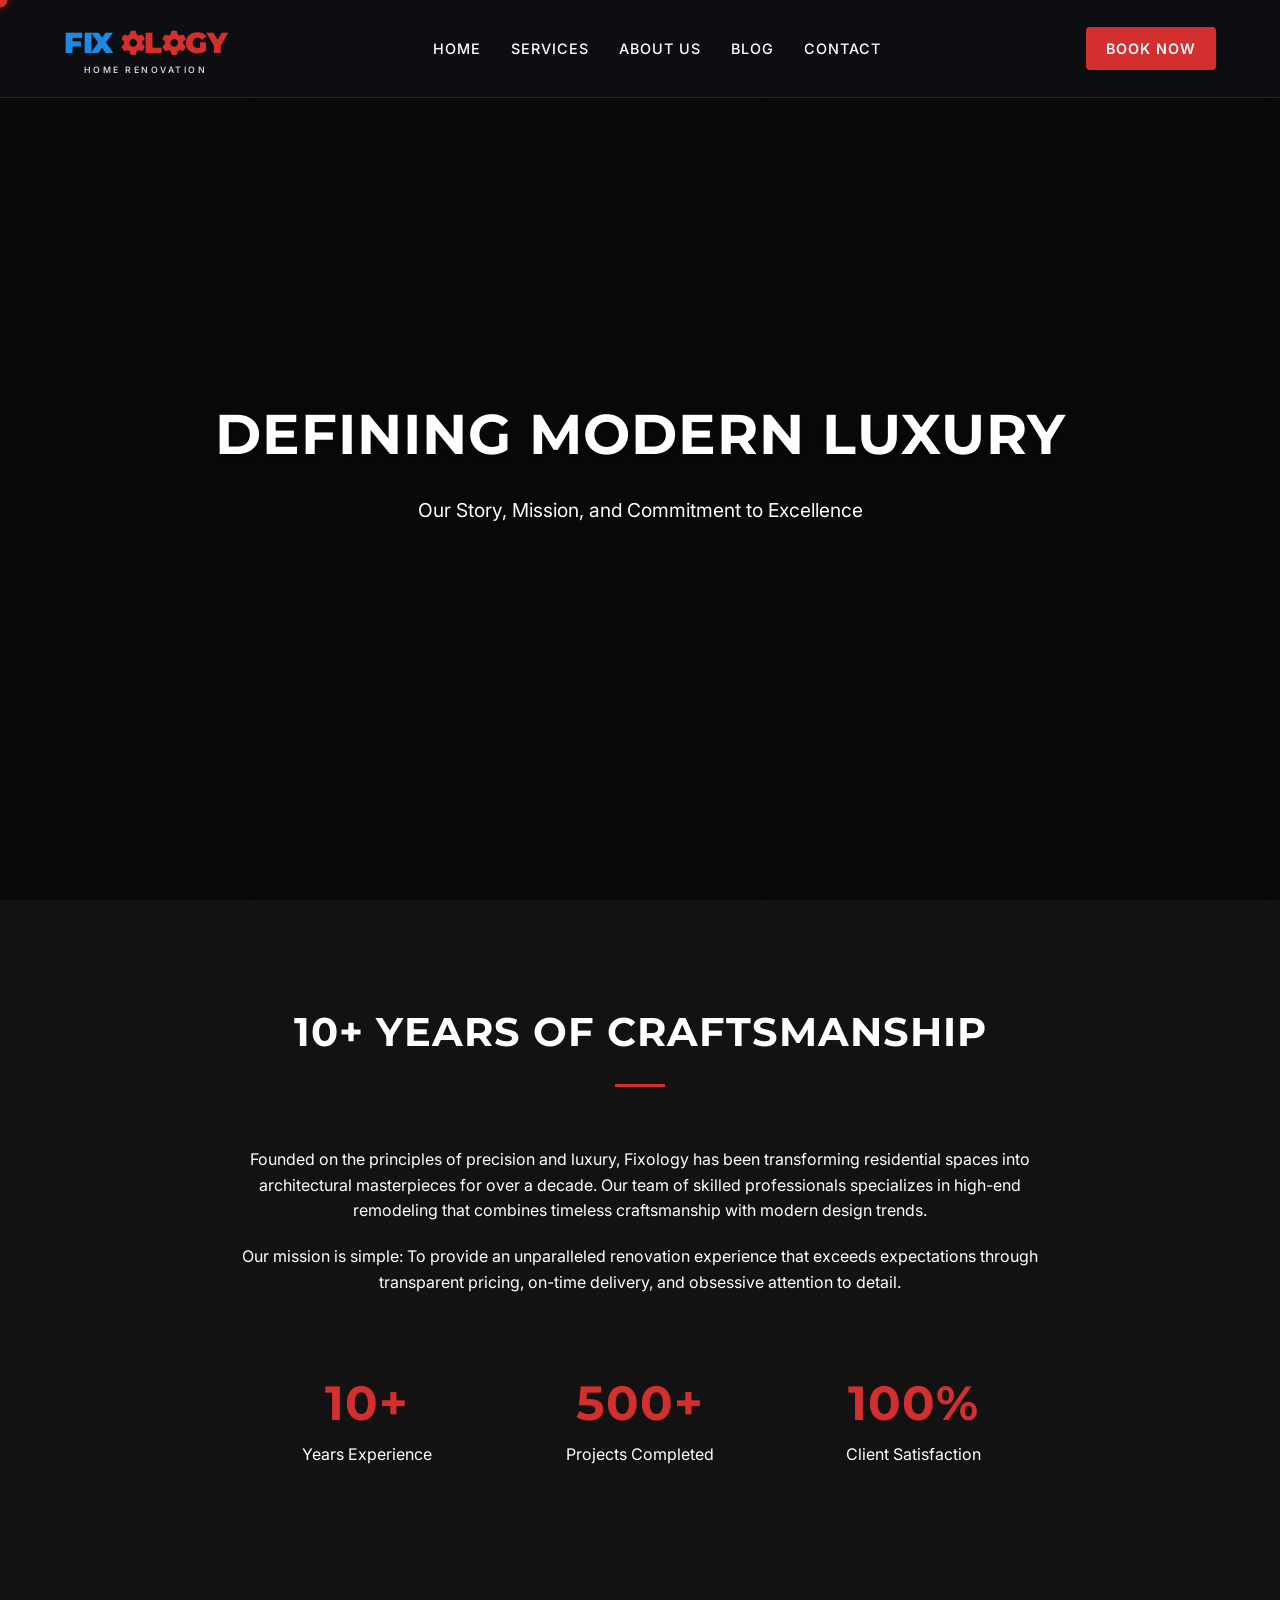
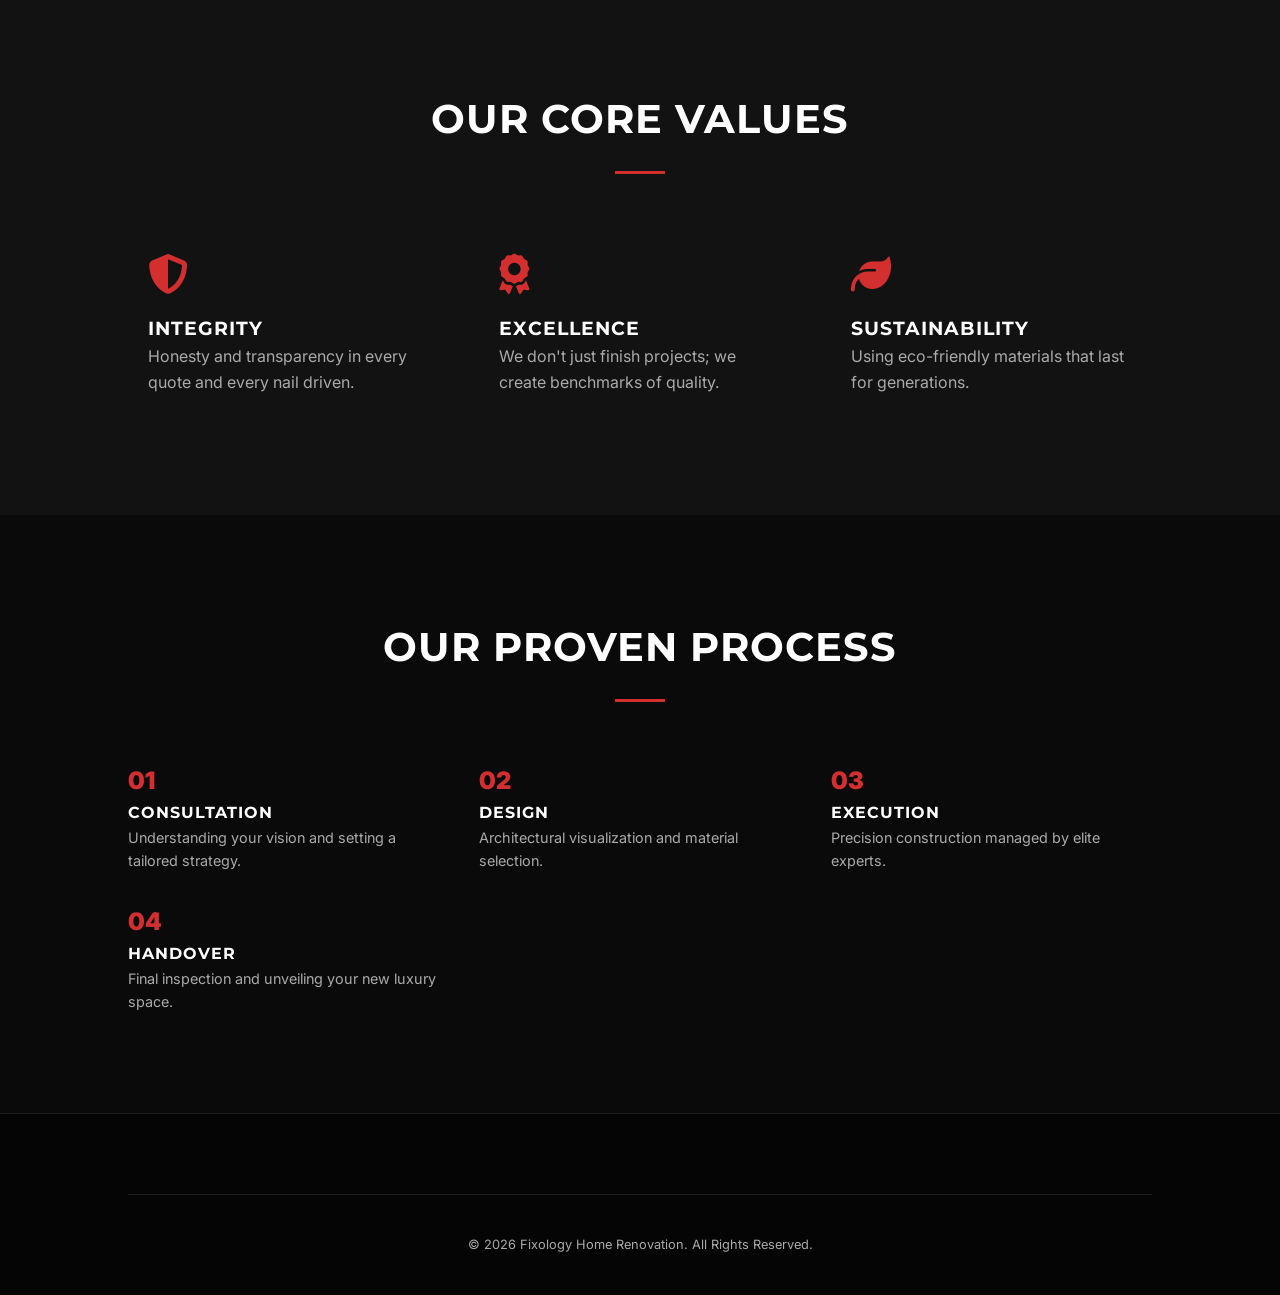
==== commit c0280344: "Revert "Update website design: standardized logo, unified footer, and interactive hero slider" This " ====
--- a/about.html
+++ b/about.html
@@ -15,6 +15,13 @@
 <body>
     <div id="custom-cursor"></div>
     <header>
+        <div class="logo">
+            <div class="logo-text">
+                <span class="fix-part">FIX</span><span class="ology-part"><i class="fas fa-cog fa-spin-slow"></i>L<i
+                        class="fas fa-cog fa-spin-slow"></i>GY</span>
+            </div>
+            <div class="tagline">Home Renovation</div>
+        </div>
         <nav>
             <ul>
                 <li><a href="index.html">Home</a></li>
--- a/style.css
+++ b/style.css
@@ -26,31 +26,21 @@
 }
 
 /* --- Hero Slider --- */
-/* --- Hero Comparison Slider --- */
-.hero-slider-section {
+.hero {
     position: relative;
-    height: 100vh;
-    width: 100%;
     overflow: hidden;
-    padding: 0;
-}
-
-.hero-comparison-slider {
-    position: relative;
+}
+
+.hero-slider {
+    position: absolute;
+    top: 0;
+    left: 0;
     width: 100%;
     height: 100%;
-    overflow: hidden;
-}
-
-.hero-comparison-slider .image-container {
-    position: relative;
-    width: 100%;
-    height: 100%;
-    overflow: hidden;
-}
-
-.hero-comparison-slider .image-before,
-.hero-comparison-slider .image-after {
+    z-index: -1;
+}
+
+.slide {
     position: absolute;
     top: 0;
     left: 0;
@@ -58,115 +48,23 @@
     height: 100%;
     background-size: cover;
     background-position: center;
-}
-
-.hero-comparison-slider .image-after {
-    clip-path: inset(0 0 0 50%);
-}
-
-.hero-comparison-slider .slider-handle {
-    position: absolute;
-    top: 0;
-    left: 50%;
-    width: 4px;
-    height: 100%;
-    background: white;
-    transform: translateX(-50%);
-    cursor: ew-resize;
-    z-index: 10;
-}
-
-.hero-comparison-slider .slider-button {
-    position: absolute;
-    top: 50%;
-    left: 50%;
-    transform: translate(-50%, -50%);
-    width: 50px;
-    height: 50px;
-    background: var(--primary-red);
-    border-radius: 50%;
-    display: flex;
-    justify-content: center;
-    align-items: center;
-    color: white;
-    box-shadow: 0 0 20px rgba(211, 47, 47, 0.5);
-    transition: var(--transition);
-}
-
-.hero-comparison-slider .slider-button::after {
-    content: '';
-    position: absolute;
-    top: -5px;
-    left: -5px;
-    right: -5px;
-    bottom: -5px;
-    border: 2px solid var(--primary-red);
-    border-radius: 50%;
-    animation: pulse-border 2s infinite;
-}
-
-@keyframes pulse-border {
-    0% {
-        transform: scale(1);
-        opacity: 0.8;
-    }
-
-    100% {
-        transform: scale(1.5);
-        opacity: 0;
-    }
-}
-
-.hero-comparison-slider .slider-label {
-    position: absolute;
-    bottom: 40px;
-    padding: 12px 25px;
-    background: rgba(0, 0, 0, 0.7);
-    color: white;
-    z-index: 5;
-    font-weight: 700;
-    text-transform: uppercase;
-    letter-spacing: 2px;
-    border: 1px solid var(--glass-border);
-    backdrop-filter: blur(5px);
-    pointer-events: none;
-}
-
-.hero-comparison-slider .label-before {
-    left: 40px;
-    border-left: 4px solid var(--primary-blue);
-}
-
-.hero-comparison-slider .label-after {
-    right: 40px;
-    border-right: 4px solid var(--primary-red);
-}
-
-.hero-content {
-    position: absolute;
-    top: 50%;
-    left: 50%;
-    transform: translate(-50%, -50%);
-    text-align: center;
-    z-index: 15;
-    width: 80%;
-    pointer-events: none;
-}
-
-.hero-content .reveal-up,
-.hero-content .cta-group {
-    pointer-events: auto;
-}
-
-.hero-comparison-slider::after {
+    opacity: 0;
+    transition: opacity 1s ease-in-out;
+}
+
+.slide.active {
+    opacity: 1;
+}
+
+.hero::after {
     content: '';
     position: absolute;
     top: 0;
     left: 0;
     width: 100%;
     height: 100%;
-    background: rgba(0, 0, 0, 0.2);
-    z-index: 2;
+    background: rgba(0, 0, 0, 0.3);
+    z-index: -1;
 }
 
 .portfolio,
@@ -712,40 +610,21 @@
 
 .footer-content {
     display: grid;
-    grid-template-columns: repeat(auto-fit, minmax(250px, 1fr));
+    grid-template-columns: repeat(auto-fit, minmax(200px, 1fr));
     gap: 50px;
     margin-bottom: 50px;
 }
 
 .footer-section h4 {
-    margin-bottom: 25px;
+    margin-bottom: 20px;
     font-size: 1.1rem;
-    color: var(--text-light);
-    text-transform: uppercase;
-    letter-spacing: 1.5px;
-    border-left: 3px solid var(--primary-red);
-    padding-left: 15px;
 }
 
 .footer-section p,
-.footer-section li,
-.footer-section a {
+.footer-section li {
     color: var(--text-muted);
-    margin-bottom: 12px;
-    font-size: 0.95rem;
-    display: block;
-    transition: var(--transition);
-}
-
-.footer-section a:hover {
-    color: var(--primary-red);
-    transform: translateX(5px);
-}
-
-.footer-section i {
-    color: var(--primary-blue);
-    margin-right: 10px;
-    width: 20px;
+    margin-bottom: 10px;
+    font-size: 0.9rem;
 }
 
 .footer-bottom {
@@ -753,12 +632,7 @@
     padding-top: 40px;
     border-top: 1px solid var(--glass-border);
     color: var(--text-muted);
-    font-size: 0.85rem;
-    letter-spacing: 0.5px;
-}
-
-.footer-section .logo {
-    margin-bottom: 20px;
+    font-size: 0.8rem;
 }
 
 /* --- Reveal Animations --- */
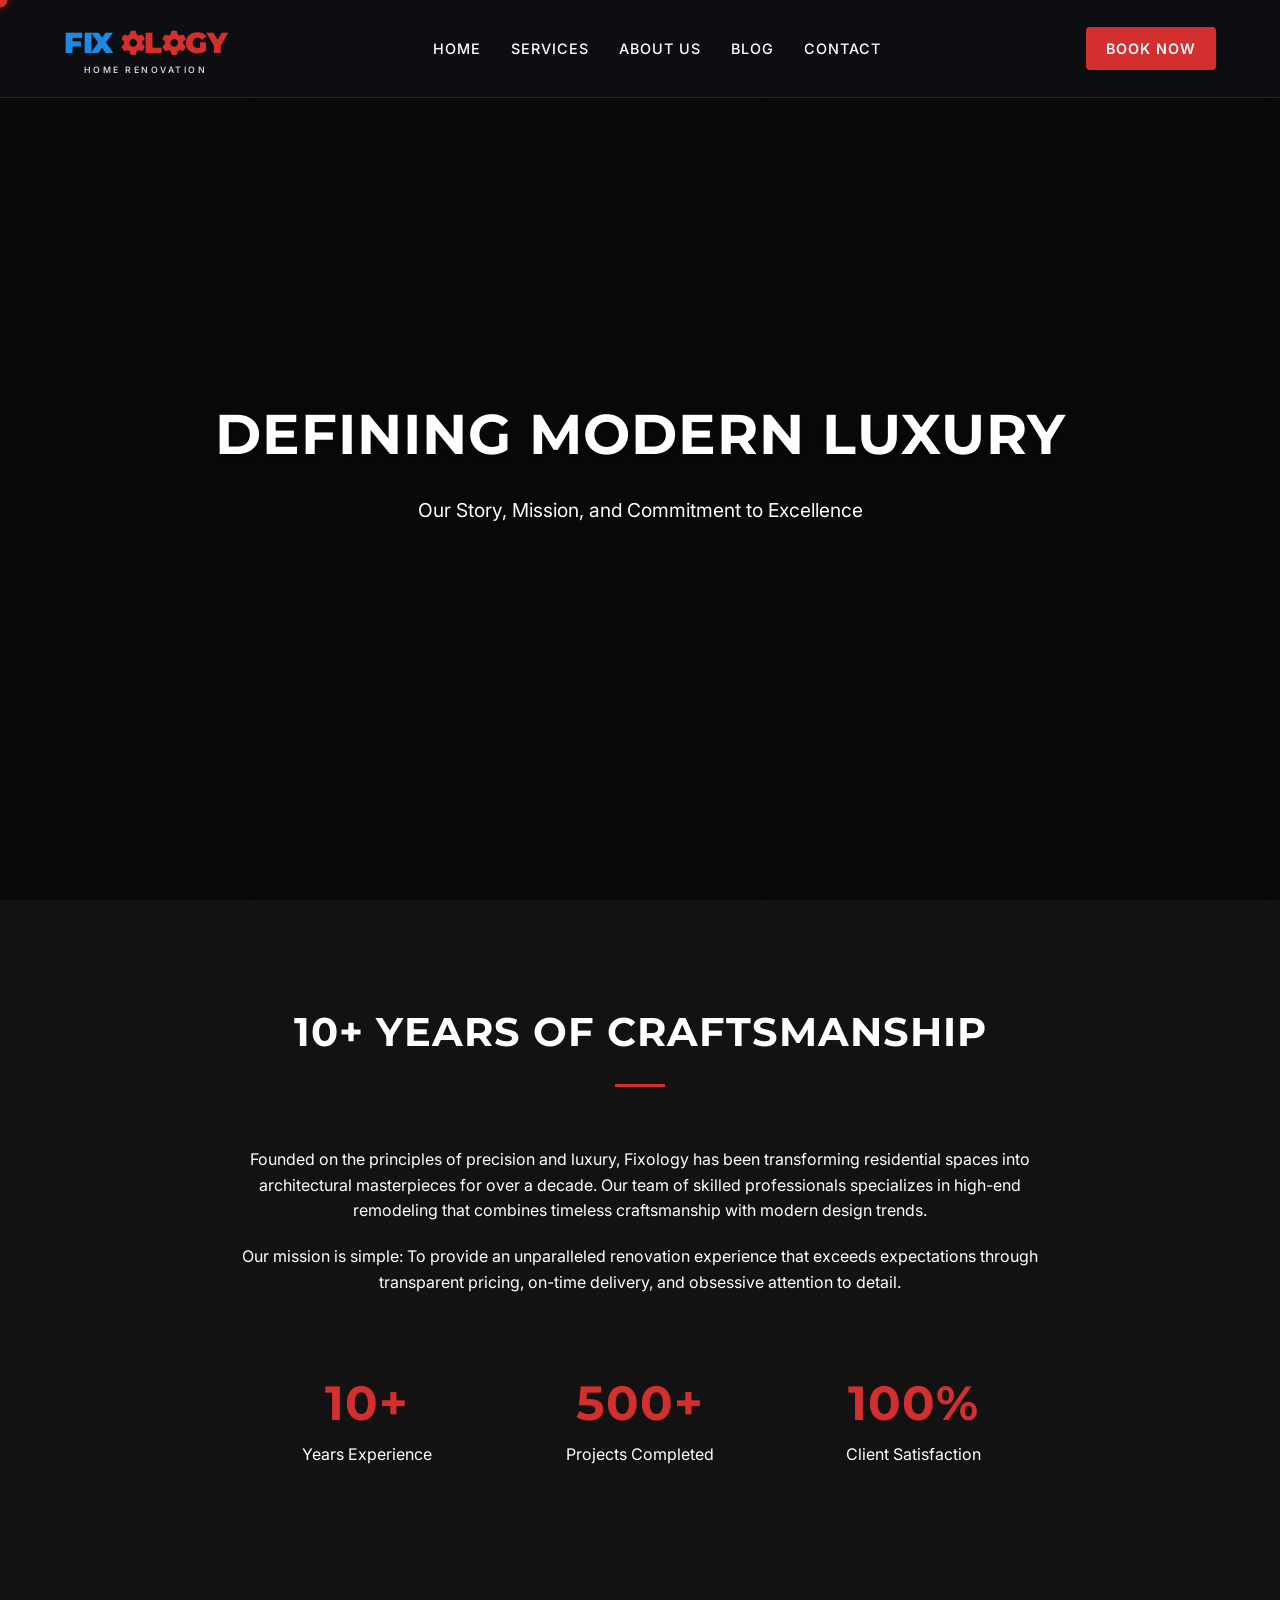
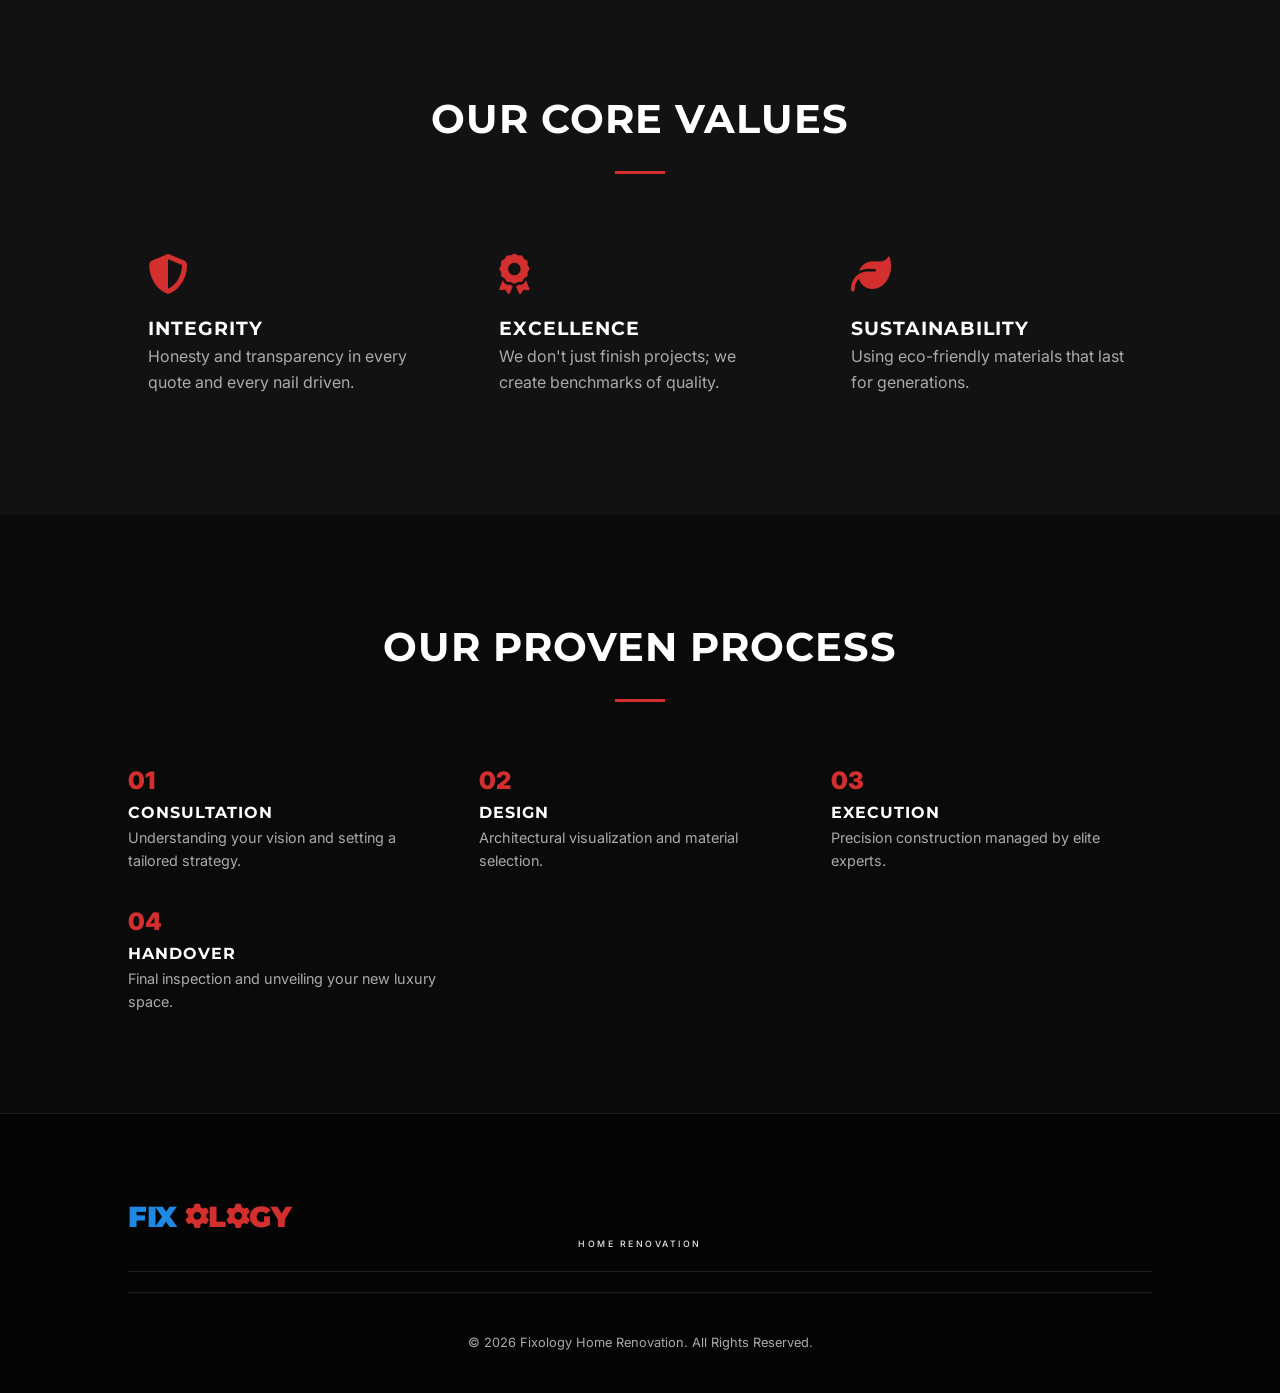
==== commit 374495a1: "Fix missing footer logos and clean up stray text in blog pages" ====
--- a/about.html
+++ b/about.html
@@ -141,6 +141,16 @@
 
 
     <footer>
+        <div class="footer-content"
+            style="padding-bottom: 20px; border-bottom: 1px solid var(--glass-border); margin-bottom: 20px;">
+            <div class="logo">
+                <div class="logo-text">
+                    <span class="fix-part">FIX</span><span class="ology-part"><i class="fas fa-cog fa-spin-slow"></i>L<i
+                            class="fas fa-cog fa-spin-slow"></i>GY</span>
+                </div>
+                <div class="tagline">Home Renovation</div>
+            </div>
+        </div>
         <div class="footer-bottom">
             <p>&copy; 2026 Fixology Home Renovation. All Rights Reserved.</p>
         </div>
